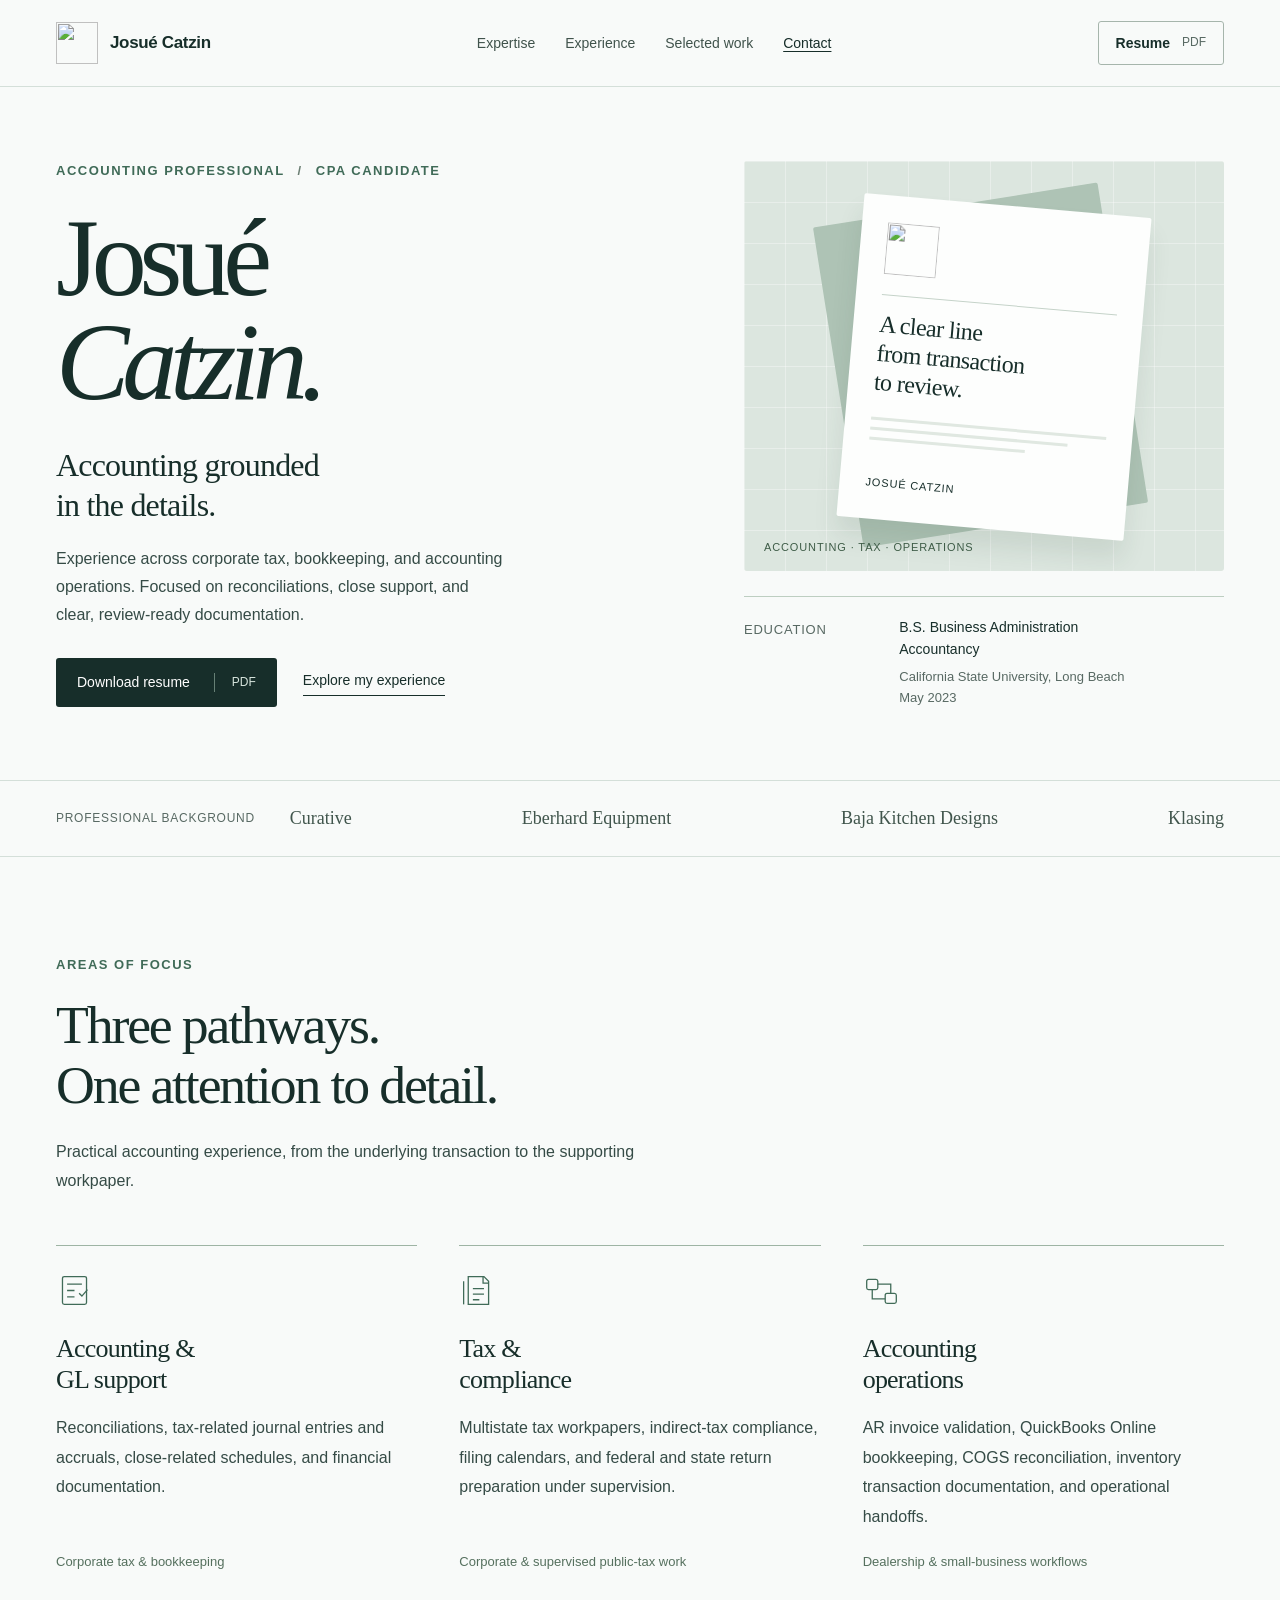
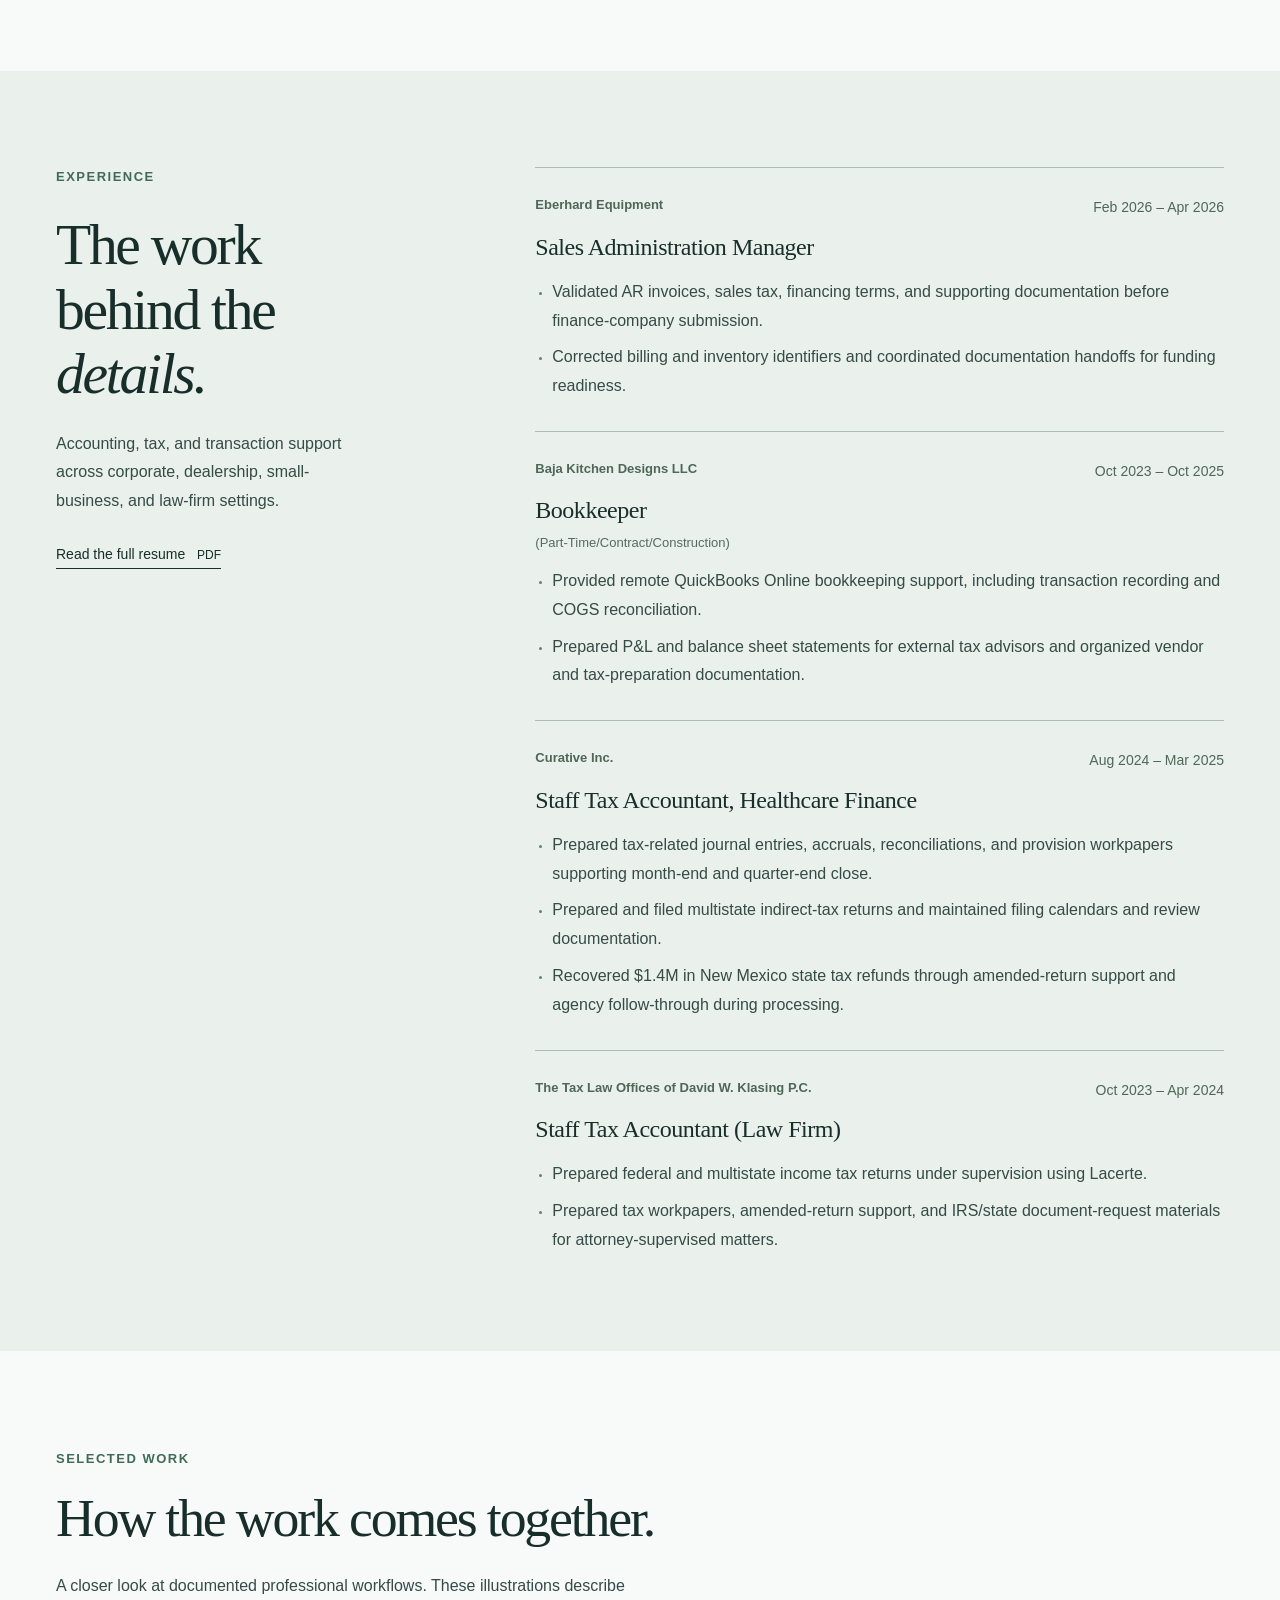
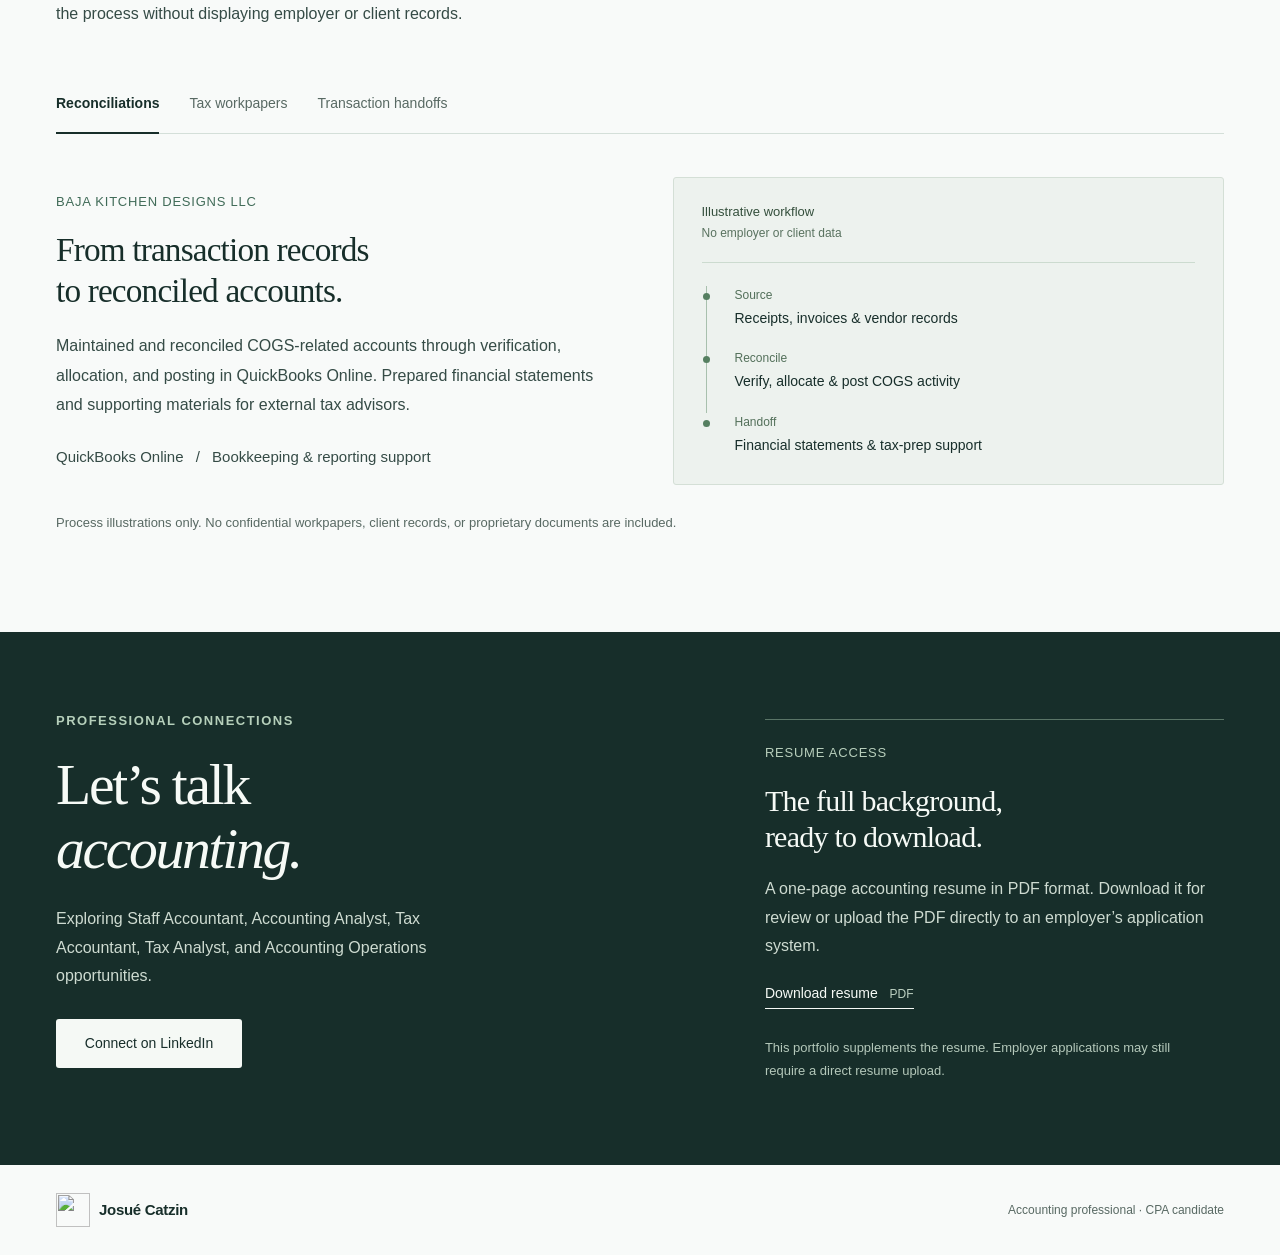
==== index.html @ 07d1f030 "Deploy verified accounting portfolio" ====
<!doctype html>
<html lang="en">
<head>
  <meta charset="utf-8">
  <meta name="viewport" content="width=device-width, initial-scale=1">
  <meta name="referrer" content="no-referrer">
  <meta name="color-scheme" content="light">
  <meta name="description" content="Josué Catzin, accounting professional and CPA candidate. Experience in accounting and GL support, tax compliance, and accounting operations.">
  <title>Josué Catzin | Accounting Professional &amp; CPA Candidate</title>
  <link rel="icon" href="assets/jc-monogram.svg" type="image/svg+xml">
  <link rel="stylesheet" href="styles.css">
  <script src="script.js" defer></script>
</head>
<body>
  <a class="skip-link" href="#main">Skip to content</a>
  <header class="site-header">
    <div class="shell header-inner">
      <a class="brand" href="#main" aria-label="Josué Catzin, back to introduction">
        <img src="assets/jc-monogram.svg" width="42" height="42" alt="">
        <span>Josué Catzin</span>
      </a>
      <nav class="navigation" aria-label="Main navigation">
        <a href="#expertise">Expertise</a>
        <a href="#experience">Experience</a>
        <a href="#work">Selected work</a>
        <a href="#contact">Contact</a>
      </nav>
      <a class="header-resume" href="assets/Josue_Catzin_Resume.pdf" download="Josue_Catzin_Resume.pdf">Resume <span>PDF</span></a>
    </div>
  </header>

  <main id="main" tabindex="-1">
    <section class="hero shell" aria-labelledby="intro-title">
      <div class="hero-copy">
        <p class="eyebrow">Accounting professional <span aria-hidden="true">/</span> CPA candidate</p>
        <h1 id="intro-title">Josué<br><em>Catzin.</em></h1>
        <p class="hero-statement">Accounting grounded<br>in the details.</p>
        <p class="hero-description">Experience across corporate tax, bookkeeping, and accounting operations. Focused on reconciliations, close support, and clear, review-ready documentation.</p>
        <div class="hero-actions">
          <a class="button button-dark" href="assets/Josue_Catzin_Resume.pdf" download="Josue_Catzin_Resume.pdf">Download resume <span class="button-meta">PDF</span></a>
          <a class="text-link" href="#experience">Explore my experience</a>
        </div>
      </div>
      <aside class="hero-profile" aria-label="Professional background at a glance">
        <div class="profile-art" aria-hidden="true">
          <div class="art-grid"></div>
          <div class="art-sheet sheet-back"></div>
          <div class="art-sheet sheet-front">
            <img src="assets/jc-monogram.svg" alt="" width="72" height="72">
            <div class="art-rule"></div>
            <span class="art-caption">A clear line<br>from transaction<br>to review.</span>
            <div class="art-lines"><i></i><i></i><i></i></div>
            <span class="art-signature">Josué Catzin</span>
          </div>
          <span class="art-side-label">Accounting · Tax · Operations</span>
        </div>
        <div class="profile-education">
          <span class="small-label">Education</span>
          <p>B.S. Business Administration<br><strong>Accountancy</strong></p>
          <p class="muted">California State University, Long Beach<br>May 2023</p>
        </div>
      </aside>
    </section>

    <div class="background-strip">
      <div class="shell background-inner">
        <p class="small-label">Professional background</p>
        <ul aria-label="Selected employers">
          <li>Curative</li><li>Eberhard Equipment</li><li>Baja Kitchen Designs</li><li>Klasing</li>
        </ul>
      </div>
    </div>

    <section id="expertise" class="section shell" aria-labelledby="expertise-title">
      <div class="section-heading reveal">
        <p class="eyebrow">Areas of focus</p>
        <h2 id="expertise-title">Three pathways.<br>One attention to detail.</h2>
        <p class="section-intro">Practical accounting experience, from the underlying transaction to the supporting workpaper.</p>
      </div>
      <div class="competencies">
        <article class="competency reveal">
          <svg class="line-icon" viewBox="0 0 40 40" fill="none" aria-hidden="true"><rect x="7" y="5" width="26" height="30" rx="2"/><path d="M12 13h16M12 20h8M12 27h8M25 23l3 3 6-7"/></svg>
          <h3>Accounting &amp; <br>GL support</h3>
          <p>Reconciliations, tax-related journal entries and accruals, close-related schedules, and financial documentation.</p>
          <div class="competency-source">Corporate tax &amp; bookkeeping</div>
        </article>
        <article class="competency reveal">
          <svg class="line-icon" viewBox="0 0 40 40" fill="none" aria-hidden="true"><path d="M10 5h17l5 5v25H10zM26 5v7h6M15 18h12M15 24h12M15 30h7"/><path d="M5 10v25"/></svg>
          <h3>Tax &amp; <br>compliance</h3>
          <p>Multistate tax workpapers, indirect-tax compliance, filing calendars, and federal and state return preparation under supervision.</p>
          <div class="competency-source">Corporate &amp; supervised public-tax work</div>
        </article>
        <article class="competency reveal">
          <svg class="line-icon" viewBox="0 0 40 40" fill="none" aria-hidden="true"><rect x="4" y="8" width="12" height="11" rx="2"/><rect x="24" y="23" width="12" height="11" rx="2"/><path d="M16 13h14v10M10 19v10h14"/></svg>
          <h3>Accounting <br>operations</h3>
          <p>AR invoice validation, QuickBooks Online bookkeeping, COGS reconciliation, inventory transaction documentation, and operational handoffs.</p>
          <div class="competency-source">Dealership &amp; small-business workflows</div>
        </article>
      </div>
    </section>

    <section id="experience" class="experience-section" aria-labelledby="experience-title">
      <div class="shell experience-grid">
        <div class="experience-intro reveal">
          <p class="eyebrow">Experience</p>
          <h2 id="experience-title">The work <br>behind the <br><em>details.</em></h2>
          <p>Accounting, tax, and transaction support across corporate, dealership, small-business, and law-firm settings.</p>
          <a class="text-link" href="assets/Josue_Catzin_Resume.pdf" download="Josue_Catzin_Resume.pdf">Read the full resume <span class="inline-pdf">PDF</span></a>
        </div>
        <div class="experience-list">
          <article class="experience-item reveal" id="role-eberhard">
            <div class="role-meta"><p>Eberhard Equipment</p><p><time datetime="2026-02">Feb 2026</time> – <time datetime="2026-04">Apr 2026</time></p></div>
            <h3>Sales Administration Manager</h3>
            <ul>
              <li>Validated AR invoices, sales tax, financing terms, and supporting documentation before finance-company submission.</li>
              <li>Corrected billing and inventory identifiers and coordinated documentation handoffs for funding readiness.</li>
            </ul>
          </article>
          <article class="experience-item reveal" id="role-baja">
            <div class="role-meta"><p>Baja Kitchen Designs LLC</p><p><time datetime="2023-10">Oct 2023</time> – <time datetime="2025-10">Oct 2025</time></p></div>
            <h3>Bookkeeper <span>(Part-Time/Contract/Construction)</span></h3>
            <ul>
              <li>Provided remote QuickBooks Online bookkeeping support, including transaction recording and COGS reconciliation.</li>
              <li>Prepared P&amp;L and balance sheet statements for external tax advisors and organized vendor and tax-preparation documentation.</li>
            </ul>
          </article>
          <article class="experience-item reveal" id="role-curative">
            <div class="role-meta"><p>Curative Inc.</p><p><time datetime="2024-08">Aug 2024</time> – <time datetime="2025-03">Mar 2025</time></p></div>
            <h3>Staff Tax Accountant, Healthcare Finance</h3>
            <ul>
              <li>Prepared tax-related journal entries, accruals, reconciliations, and provision workpapers supporting month-end and quarter-end close.</li>
              <li>Prepared and filed multistate indirect-tax returns and maintained filing calendars and review documentation.</li>
              <li>Recovered $1.4M in New Mexico state tax refunds through amended-return support and agency follow-through during processing.</li>
            </ul>
          </article>
          <article class="experience-item reveal" id="role-klasing">
            <div class="role-meta"><p>The Tax Law Offices of David W. Klasing P.C.</p><p><time datetime="2023-10">Oct 2023</time> – <time datetime="2024-04">Apr 2024</time></p></div>
            <h3>Staff Tax Accountant (Law Firm)</h3>
            <ul>
              <li>Prepared federal and multistate income tax returns under supervision using Lacerte.</li>
              <li>Prepared tax workpapers, amended-return support, and IRS/state document-request materials for attorney-supervised matters.</li>
            </ul>
          </article>
        </div>
      </div>
    </section>

    <section id="work" class="section shell work-section" aria-labelledby="work-title">
      <div class="section-heading reveal">
        <p class="eyebrow">Selected work</p>
        <h2 id="work-title">How the work comes together.</h2>
        <p class="section-intro">A closer look at documented professional workflows. These illustrations describe the process without displaying employer or client records.</p>
      </div>
      <div class="work-tabs" role="tablist" aria-label="Explore professional workflows" hidden>
        <button type="button" role="tab" id="tab-reconciliation" aria-controls="panel-reconciliation" aria-selected="true" tabindex="0">Reconciliations</button>
        <button type="button" role="tab" id="tab-tax" aria-controls="panel-tax" aria-selected="false" tabindex="-1">Tax workpapers</button>
        <button type="button" role="tab" id="tab-transactions" aria-controls="panel-transactions" aria-selected="false" tabindex="-1">Transaction handoffs</button>
      </div>
      <div class="workflow-panel" id="panel-reconciliation" role="tabpanel" aria-labelledby="tab-reconciliation" tabindex="0">
        <div class="workflow-copy">
          <p class="small-label">Baja Kitchen Designs LLC</p>
          <h3>From transaction records<br>to reconciled accounts.</h3>
          <p>Maintained and reconciled COGS-related accounts through verification, allocation, and posting in QuickBooks Online. Prepared financial statements and supporting materials for external tax advisors.</p>
          <p class="workflow-tools">QuickBooks Online <span aria-hidden="true">/</span> Bookkeeping &amp; reporting support</p>
        </div>
        <figure class="workflow-illustration">
          <figcaption>Illustrative workflow <span>No employer or client data</span></figcaption>
          <ol class="process">
            <li><span class="process-label">Source</span><strong>Receipts, invoices &amp; vendor records</strong></li>
            <li><span class="process-label">Reconcile</span><strong>Verify, allocate &amp; post COGS activity</strong></li>
            <li><span class="process-label">Handoff</span><strong>Financial statements &amp; tax-prep support</strong></li>
          </ol>
        </figure>
      </div>
      <div class="workflow-panel" id="panel-tax" role="tabpanel" aria-labelledby="tab-tax" tabindex="0">
        <div class="workflow-copy">
          <p class="small-label">Curative Inc.</p>
          <h3>Organized workpapers.<br>Supported review.</h3>
          <p>Prepared tax-related journal entries, accruals, supporting schedules, and ASC 740 provision workpapers. Maintained reconciliations and documentation for internal reviews and external CPA firm requests.</p>
          <p class="workflow-tools">Excel <span aria-hidden="true">/</span> Tax-related close support</p>
        </div>
        <figure class="workflow-illustration">
          <figcaption>Illustrative workflow <span>No employer or client data</span></figcaption>
          <ol class="process">
            <li><span class="process-label">Organize</span><strong>Tax records &amp; supporting schedules</strong></li>
            <li><span class="process-label">Prepare</span><strong>Tax entries, accruals &amp; workpapers</strong></li>
            <li><span class="process-label">Support review</span><strong>Internal review &amp; external CPA requests</strong></li>
          </ol>
        </figure>
      </div>
      <div class="workflow-panel" id="panel-transactions" role="tabpanel" aria-labelledby="tab-transactions" tabindex="0">
        <div class="workflow-copy">
          <p class="small-label">Eberhard Equipment</p>
          <h3>Check the details.<br>Support the handoff.</h3>
          <p>Verified sales tax against finance-company contracts, checked insurance language and signatures, and corrected billing and inventory identifiers before submission.</p>
          <p class="workflow-tools">AR invoice validation <span aria-hidden="true">/</span> Funding documentation</p>
        </div>
        <figure class="workflow-illustration">
          <figcaption>Illustrative workflow <span>No employer or client data</span></figcaption>
          <ol class="process">
            <li><span class="process-label">Validate</span><strong>Invoice, sales tax &amp; financing terms</strong></li>
            <li><span class="process-label">Check</span><strong>Inventory identifiers &amp; required documents</strong></li>
            <li><span class="process-label">Coordinate</span><strong>Submission-ready funding documentation</strong></li>
          </ol>
        </figure>
      </div>
      <p class="work-privacy">Process illustrations only. No confidential workpapers, client records, or proprietary documents are included.</p>
    </section>

    <section id="contact" class="contact-section" aria-labelledby="contact-title">
      <div class="shell contact-grid">
        <div class="reveal">
          <p class="eyebrow">Professional connections</p>
          <h2 id="contact-title">Let’s talk<br><em>accounting.</em></h2>
          <p>Exploring Staff Accountant, Accounting Analyst, Tax Accountant, Tax Analyst, and Accounting Operations opportunities.</p>
          <a class="button button-light" href="https://www.linkedin.com/in/josuecatzin/" target="_blank" rel="noopener noreferrer">Connect on LinkedIn<span class="sr-only"> (opens in a new tab)</span></a>
        </div>
        <div class="resume-access reveal">
          <p class="small-label">Resume access</p>
          <h3>The full background,<br>ready to download.</h3>
          <p>A one-page accounting resume in PDF format. Download it for review or upload the PDF directly to an employer’s application system.</p>
          <a class="text-link" href="assets/Josue_Catzin_Resume.pdf" download="Josue_Catzin_Resume.pdf">Download resume <span class="inline-pdf">PDF</span></a>
          <p class="ats-note">This portfolio supplements the resume. Employer applications may still require a direct resume upload.</p>
        </div>
      </div>
    </section>
  </main>

  <footer class="site-footer shell">
    <a class="brand" href="#main" aria-label="Josué Catzin, back to introduction"><img src="assets/jc-monogram.svg" width="34" height="34" alt=""><span>Josué Catzin</span></a>
    <p>Accounting professional <span aria-hidden="true">·</span> CPA candidate</p>
  </footer>
</body>
</html>
---- styles.css ----
@charset "UTF-8";
:root{--paper:#f8faf9;--white:#fff;--ink:#172e2a;--text:#354b46;--muted:#586963;--line:#d4dfd9;--tint:#eaf0ec;--accent:#406b58;--serif:Georgia,"Times New Roman",serif;--sans:-apple-system,BlinkMacSystemFont,"Segoe UI",Helvetica,Arial,sans-serif}
*{box-sizing:border-box}
html{scroll-behavior:smooth;scroll-padding-top:110px}
body{margin:0;background:var(--paper);color:var(--ink);font:400 1rem/1.6 var(--sans);-webkit-font-smoothing:antialiased}
a{color:inherit;text-decoration:none;text-underline-offset:.24em}
button{font:inherit}
button,a{-webkit-tap-highlight-color:transparent}
a:focus-visible,button:focus-visible,[tabindex]:focus-visible{outline:3px solid #9b5c26;outline-offset:5px;border-radius:2px}
img,svg{display:block;max-width:100%}
ul,ol{padding-left:1.2rem}
button{cursor:pointer}
[hidden]{display:none!important}
.shell{width:min(1240px,calc(100% - 112px));margin-inline:auto}
.skip-link{position:fixed;top:12px;left:16px;z-index:99;padding:12px 20px;background:var(--ink);color:white;transform:translateY(-180%)}
.skip-link:focus{transform:none}
.review-notice{padding:7px 20px;background:#e4ece7;color:#354f43;text-align:center;font-size:.8125rem;letter-spacing:.035em}
.review-notice span{margin:0 8px;color:#506858}
.site-header{position:sticky;top:0;z-index:20;border-bottom:1px solid var(--line);background:rgba(248,250,249,.97)}
.header-inner{display:flex;align-items:center;gap:35px;min-height:86px}
.brand{display:inline-flex;align-items:center;gap:12px;flex-shrink:0;font-size:1.0625rem;font-weight:600;letter-spacing:-.02em}
.navigation{display:flex;justify-content:center;align-items:center;gap:30px;flex:1}
.navigation a{font-size:.875rem;color:#40534c;padding:12px 0}
.navigation a:hover,.navigation a[aria-current]{text-decoration:underline;color:var(--ink)}
.header-resume{display:flex;align-items:center;gap:12px;padding:10px 17px;border:1px solid #a6b5ac;border-radius:3px;font-size:.875rem;font-weight:600}
.header-resume:hover{background:var(--tint)}
.header-resume span{font-size:.75rem;font-weight:400;color:var(--muted)}
.hero{display:grid;grid-template-columns:1.1fr 1fr;gap:90px;padding-block:74px 72px;align-items:center}
.eyebrow{margin:0 0 25px;font-size:.8125rem;font-weight:600;letter-spacing:.115em;text-transform:uppercase;color:var(--accent)}
.eyebrow span{margin:0 8px;color:#6b7e73}
h1,h2,h3,p{margin-top:0}
h1{font:400 clamp(5.2rem,8.6vw,7.5rem)/.94 var(--serif);letter-spacing:-.065em;margin:0 0 31px}
h1 em,h2 em{font-weight:400}
.hero-statement{font:400 clamp(1.6rem,2.5vw,2rem)/1.25 var(--serif);letter-spacing:-.025em;margin-bottom:20px}
.hero-description{max-width:455px;font-size:1rem;color:var(--text);margin-bottom:29px;line-height:1.75}
.hero-actions{display:flex;align-items:center;gap:26px;flex-wrap:wrap}
.button{display:inline-flex;justify-content:center;align-items:center;gap:24px;min-height:49px;padding:13px 21px;border-radius:3px;font-size:.875rem;font-weight:500;transition:background .2s ease,transform .2s ease}
.button:hover{transform:translateY(-2px)}
.button-dark{color:#fff;background:var(--ink)}
.button-dark:hover{background:#2d5146}
.button-meta{font-size:.75rem;color:#d6e4dc;border-left:1px solid #668075;padding-left:17px}
.text-link{display:inline-block;border-bottom:1px solid currentColor;padding-bottom:3px;font-size:.875rem;font-weight:500;line-height:1.6}
.text-link:hover{color:var(--accent)}
.inline-pdf{font-size:.75rem;font-weight:400;margin-left:8px}
.hero-profile{max-width:480px;width:100%;justify-self:end}
.profile-art{height:410px;position:relative;overflow:hidden;background:#dce6df;border-radius:3px}
.art-grid{position:absolute;inset:0;background-image:linear-gradient(#ffffff54 1px,transparent 1px),linear-gradient(90deg,#ffffff54 1px,transparent 1px);background-size:41px 41px}
.art-sheet{position:absolute;left:22%;top:44px;width:60%;height:324px;border-radius:2px}
.sheet-back{background:#aec3b5;transform:rotate(-9deg) translate(-13px,-4px)}
.sheet-front{padding:27px 26px;background:#fdfefd;box-shadow:0 18px 25px #2b49331a;transform:rotate(5deg);display:flex;flex-direction:column;align-items:flex-start}
.sheet-front img{width:52px;height:52px;margin-bottom:20px}
.art-rule{height:1px;background:#c5d3c9;width:100%;margin-bottom:15px}
.art-caption{font:400 1.5rem/1.2 var(--serif);letter-spacing:-.025em}
.art-lines{display:flex;flex-direction:column;gap:7px;width:100%;margin:21px 0 16px}
.art-lines i{display:block;height:3px;width:100%;background:#e0e8e1}
.art-lines i:nth-child(2){width:84%}.art-lines i:nth-child(3){width:66%}
.art-signature{font-size:.6875rem;letter-spacing:.08em;text-transform:uppercase;margin-top:auto}
.art-side-label{position:absolute;bottom:14px;left:20px;font-size:.6875rem;letter-spacing:.08em;text-transform:uppercase;color:#3e5c47}
.profile-education{display:grid;grid-template-columns:1fr 2.4fr;gap:7px 20px;border-top:1px solid #bdcec1;margin-top:25px;padding-top:20px}
.small-label{font-size:.8125rem;letter-spacing:.06em;text-transform:uppercase;font-weight:500;color:var(--muted)}
.profile-education .small-label{padding-top:3px;grid-row:span 2}
.profile-education p{margin:0;font-size:.875rem;line-height:1.55}
.profile-education strong{font-weight:500}
.profile-education .muted{font-size:.8125rem;color:var(--muted)}
.background-strip{border-block:1px solid var(--line)}
.background-inner{display:flex;align-items:center;gap:35px;padding-block:25px}
.background-inner>p{margin:0;flex-shrink:0;font-size:.75rem}
.background-inner ul{display:flex;flex:1;align-items:center;justify-content:space-between;gap:24px;list-style:none;margin:0;padding:0;color:#40554c;font:400 1.125rem/1.4 var(--serif)}
.section{padding-block:98px}
.section-heading{max-width:720px;margin-bottom:49px}
.section-heading .eyebrow{margin-bottom:19px}
h2{font:400 clamp(2.4rem,4.2vw,3.5rem)/1.12 var(--serif);letter-spacing:-.04em;margin-bottom:23px}
.section-intro{color:var(--text);max-width:580px;margin-bottom:0;line-height:1.8}
.competencies{display:grid;grid-template-columns:repeat(3,1fr);gap:42px}
.competency{border-top:1px solid #9eb4a4;padding-top:26px;display:flex;flex-direction:column;align-items:flex-start}
.line-icon{width:37px;height:37px;stroke:var(--accent);stroke-width:1.4;margin-bottom:24px}
.competency h3{font:400 1.625rem/1.22 var(--serif);letter-spacing:-.03em;margin-bottom:17px}
.competency p{color:var(--text);font-size:.9375rem;margin-bottom:21px;line-height:1.85}
.competency-source{font-size:.8125rem;color:#55705e;margin-top:auto}
.experience-section{background:var(--tint);padding-block:96px}
.experience-grid{display:grid;grid-template-columns:.8fr 1.5fr;gap:112px}
.experience-intro>p:not(.eyebrow){color:var(--text);max-width:290px;font-size:.9375rem;line-height:1.8;margin-bottom:25px}
.experience-intro h2{font-size:clamp(2.7rem,4.5vw,3.75rem)}
.experience-item{padding:27px 0 30px;border-top:1px solid #adbdaf}
.experience-item:last-child{padding-bottom:0}
.role-meta{display:flex;justify-content:space-between;align-items:flex-start;gap:22px;margin-bottom:13px;font-size:.8125rem;color:#4e6757}
.role-meta p{margin:0}
.role-meta p:first-child{font-weight:600}
.role-meta p:last-child{white-space:nowrap;font-size:.75rem;padding-top:1px}
.experience-item h3{font:400 1.5rem/1.3 var(--serif);letter-spacing:-.02em;margin-bottom:15px}
.experience-item h3 span{font:400 .8125rem/1.5 var(--sans);display:block;color:var(--muted);letter-spacing:normal;margin-top:6px}
.experience-item ul{margin:0;color:var(--text);font-size:.9375rem;line-height:1.8;padding-left:17px}
.experience-item li+li{margin-top:8px}
.experience-item li::marker{font-size:.65rem;color:#638268}
.work-section .section-heading{max-width:800px}
.work-tabs{display:flex;gap:30px;border-bottom:1px solid var(--line);margin-bottom:0}
.work-tabs button{position:relative;min-height:55px;padding:12px 0 17px;border:0;background:transparent;font-size:.875rem;color:var(--muted)}
.work-tabs button:hover{color:var(--ink)}
.work-tabs button[aria-selected=true]{color:var(--ink);font-weight:600}
.work-tabs button[aria-selected=true]::after{content:"";position:absolute;bottom:-1px;left:0;right:0;height:2px;background:var(--ink)}
.workflow-panel{display:grid;grid-template-columns:1fr 1fr;gap:65px;align-items:center;padding-top:43px}
.workflow-copy .small-label{margin-bottom:18px;color:var(--accent)}
.workflow-copy h3{font:400 clamp(1.7rem,2.6vw,2.125rem)/1.23 var(--serif);letter-spacing:-.025em;margin-bottom:19px}
.workflow-copy>p:not(.small-label){color:var(--text);font-size:.9375rem;line-height:1.85}
.workflow-copy .workflow-tools{color:#536c5a;font-size:.8125rem;line-height:1.6;margin-top:23px;margin-bottom:0}
.workflow-tools span{margin-inline:8px}
.workflow-illustration{margin:0;padding:24px 28px 29px;background:#edf2ee;border:1px solid #d4dfd6;border-radius:3px}
.workflow-illustration figcaption{font-size:.8125rem;color:#344f3c;line-height:1.5;padding-bottom:20px;border-bottom:1px solid #ccdbcf}
.workflow-illustration figcaption span{display:block;font-size:.75rem;color:#59725f;margin-top:2px}
.process{list-style:none;padding:0;margin:23px 0 0}
.process li{position:relative;padding:0 0 21px 28px;border-left:1px solid #a8c0ad;margin-left:4px}
.process li:last-child{padding-bottom:0;border-left-color:transparent}
.process li::before{content:"";position:absolute;top:7px;left:-4px;height:7px;width:7px;background:#557f60;border-radius:50%}
.process-label{display:block;font-size:.75rem;color:#53705a;margin-bottom:3px}
.process strong{font-weight:500;font-size:.875rem;line-height:1.45;display:block}
.work-privacy{margin-top:28px;margin-bottom:0;font-size:.8125rem;color:var(--muted);max-width:760px}
.contact-section{padding-block:79px 83px;background:var(--ink);color:#f6faf6}
.contact-grid{display:grid;grid-template-columns:1.25fr 1fr;gap:135px;align-items:start}
.contact-section .eyebrow{color:#b6d0bb;margin-bottom:21px}
.contact-section h2{font-size:clamp(2.8rem,4.5vw,4rem);margin-bottom:23px}
.contact-section p:not(.eyebrow):not(.small-label){color:#cedbd1;font-size:.9375rem;line-height:1.8;max-width:445px}
.button-light{background:#f5f9f5;color:var(--ink);margin-top:12px;min-width:186px}
.button-light:hover{background:#dce9df}
.resume-access{border-top:1px solid #5a7567;padding-top:23px;margin-top:8px}
.resume-access .small-label{color:#b8cfbc;margin-bottom:19px}
.resume-access h3{font:400 1.875rem/1.2 var(--serif);letter-spacing:-.025em;margin-bottom:20px}
.resume-access .text-link{margin-top:5px;color:#f6faf6}
.resume-access .text-link:hover{color:#bbd7c2}
.resume-access .inline-pdf{color:#bdd1c2}
.resume-access .ats-note{font-size:.8125rem!important;color:#b4c8ba!important;margin-top:27px;margin-bottom:0}
.site-footer{display:flex;align-items:center;justify-content:space-between;gap:25px;padding-block:28px}
.site-footer .brand{font-size:.9375rem;gap:9px}
.site-footer>p{font-size:.75rem;color:var(--muted);margin:0}
.preview-label{text-align:right}
.sr-only{position:absolute;width:1px;height:1px;padding:0;margin:-1px;overflow:hidden;clip:rect(0,0,0,0);white-space:nowrap;border:0}
.will-reveal{transition:opacity .65s ease,transform .65s ease}
.will-reveal:not(.is-visible){opacity:1;transform:none}
.will-reveal.is-visible{animation:portfolio-reveal .58s ease both}
@keyframes portfolio-reveal{from{opacity:.90;transform:translateY(10px)}to{opacity:1;transform:none}}
@media(min-width:1100px){.experience-intro{position:sticky;top:135px;align-self:start}}
@media(max-width:1100px){.shell{width:calc(100% - 72px)}.hero{gap:48px}.header-inner{gap:25px}.navigation{gap:20px}.hero-profile{max-width:410px}.profile-art{height:370px}.art-sheet{height:300px;top:35px;left:19%;width:64%}.sheet-front{padding:23px}.art-caption{font-size:1.375rem}.art-lines{margin:16px 0}.experience-grid{gap:65px;grid-template-columns:.8fr 1.5fr}.competencies{gap:29px}.contact-grid{gap:75px}.background-inner{gap:26px}.background-inner ul{font-size:1rem;gap:16px}.site-footer{flex-wrap:wrap}.site-footer .preview-label{flex-basis:100%;text-align:left}}
@media(max-width:800px){html{scroll-padding-top:140px}.shell{width:calc(100% - 48px)}.header-inner{min-height:104px;gap:12px;flex-wrap:wrap;padding-block:15px}.brand{font-size:1rem}.brand img{width:35px;height:35px}.header-resume{margin-left:auto;padding:8px 12px}.navigation{order:3;flex-basis:100%;justify-content:flex-start;gap:27px}.navigation a{padding:4px 0;font-size:.8125rem}.hero{gap:30px;padding-block:50px;align-items:start;grid-template-columns:1.05fr 1fr}.hero .eyebrow{font-size:.75rem;letter-spacing:.07em}.hero .eyebrow span{margin:0 4px}h1{font-size:5rem}.hero-statement{font-size:1.5rem}.hero-description{font-size:.9375rem}.hero-actions{gap:17px}.hero-profile{padding-top:43px}.profile-art{height:305px}.art-sheet{top:33px;height:243px;width:68%;left:18%;padding:17px}.sheet-front img{width:39px;height:39px;margin-bottom:12px}.art-rule{margin-bottom:10px}.art-caption{font-size:1.15rem}.art-lines{gap:5px;margin-top:15px}.art-signature{font-size:.5625rem}.art-side-label{font-size:.5625rem;left:12px;bottom:10px}.profile-education{grid-template-columns:1fr;gap:8px}.profile-education .small-label{grid-row:auto}.background-inner{display:block;padding-block:20px}.background-inner>p{margin-bottom:14px}.background-inner ul{justify-content:space-between;font-size:.9375rem;flex-wrap:wrap;gap:10px 24px}.section{padding-block:68px}.section-heading{margin-bottom:35px}.competencies{gap:24px}.competency h3{font-size:1.375rem}.competency p{font-size:.9375rem}.competency-source{font-size:.75rem}.experience-section{padding-block:68px}.experience-grid{grid-template-columns:1fr;gap:36px}.experience-intro h2 br{display:none}.experience-intro h2{font-size:2.75rem}.experience-intro p:not(.eyebrow){max-width:520px}.experience-intro .eyebrow{margin-bottom:20px}.workflow-panel{gap:30px}.workflow-illustration{padding:21px}.work-tabs{gap:26px}.contact-section{padding-block:64px}.contact-grid{gap:48px;grid-template-columns:1.1fr 1fr}.resume-access h3{font-size:1.5rem}}
@media(max-width:600px){.review-notice{font-size:.75rem;padding:7px 12px}.review-notice span{margin-inline:5px}.shell{width:calc(100% - 40px)}.header-inner{gap:12px;min-height:100px;padding-block:13px}.brand{gap:8px}.brand img{width:31px;height:31px}.header-resume{font-size:.8125rem;gap:9px;min-height:36px}.navigation{gap:0;justify-content:space-between}.navigation a{font-size:.8125rem;padding-block:5px}.hero{grid-template-columns:1fr;gap:35px;padding-block:39px 40px}.hero .eyebrow{font-size:.75rem;letter-spacing:.08em;line-height:1.6;margin-bottom:27px}h1{font-size:5.75rem;margin-bottom:27px}.hero-statement{font-size:1.75rem;margin-bottom:17px}.hero-description{font-size:1rem;max-width:440px;margin-bottom:25px}.hero-actions{gap:21px}.hero-actions .button{font-size:.875rem;padding-inline:18px;gap:18px}.hero-actions .text-link{font-size:.8125rem}.hero-profile{padding:0;max-width:none;display:grid;grid-template-columns:1fr 1fr;gap:23px;align-items:center}.profile-art{height:220px}.art-sheet{height:177px;top:20px;width:69%;left:19%;padding:13px}.sheet-front img{width:28px;height:28px;margin-bottom:9px}.art-rule{margin-bottom:8px}.art-caption{font-size:.9rem}.art-lines{gap:4px;margin:11px 0 5px}.art-lines i{height:2px}.art-signature{font-size:.42rem}.art-side-label{font-size:.42rem;letter-spacing:.06em;left:10px;bottom:8px}.profile-education{border:0;margin:0;padding:0;gap:6px}.profile-education .small-label{font-size:.75rem;margin-bottom:3px}.profile-education p{font-size:.8125rem}.profile-education .muted{font-size:.75rem}.background-inner{padding-block:22px}.background-inner>p{font-size:.6875rem;letter-spacing:.09em}.background-inner ul{display:grid;grid-template-columns:1fr 1fr;gap:13px 18px;font-size:.9375rem}.section{padding-block:57px}.eyebrow{font-size:.75rem;margin-bottom:17px}h2{font-size:2.35rem;margin-bottom:20px}.section-intro{font-size:1rem;line-height:1.75}.competencies{grid-template-columns:1fr;gap:28px}.competency{display:block;position:relative;padding:23px 0 0 60px}.competency .line-icon{position:absolute;top:25px;left:0;width:34px;height:34px;margin:0}.competency h3{font-size:1.5rem;margin-bottom:13px}.competency h3 br{display:none}.competency p{font-size:1rem;line-height:1.8;margin-bottom:13px}.competency-source{font-size:.8125rem;line-height:1.6}.experience-section{padding-block:55px}.experience-grid{gap:32px}.experience-intro h2{font-size:2.55rem}.experience-intro p:not(.eyebrow){font-size:1rem}.experience-item{padding-block:24px 27px}.role-meta{display:block;margin-bottom:13px}.role-meta p:first-child{font-size:.8125rem;margin-bottom:4px}.role-meta p:last-child{font-size:.75rem}.experience-item h3{font-size:1.5rem}.experience-item ul{font-size:1rem;line-height:1.8}.work-tabs{gap:17px;justify-content:space-between}.work-tabs button{font-size:.75rem;line-height:1.6;padding-top:9px;padding-bottom:14px;text-align:left;min-height:51px}.workflow-panel{grid-template-columns:1fr;gap:26px;padding-top:29px}.workflow-copy h3{font-size:1.875rem}.workflow-copy>p:not(.small-label){font-size:1rem}.workflow-copy .workflow-tools{font-size:.8125rem!important;margin-top:18px}.workflow-illustration{padding:22px}.process strong{font-size:.875rem}.work-privacy{font-size:.8125rem;line-height:1.75;margin-top:23px}.contact-section{padding-block:55px}.contact-grid{grid-template-columns:1fr;gap:43px}.contact-section h2{font-size:3rem}.contact-section p:not(.eyebrow):not(.small-label){font-size:1rem}.resume-access{padding-top:25px;margin-top:0}.resume-access h3{font-size:1.75rem}.site-footer{display:grid;grid-template-columns:1fr;gap:12px;padding-block:25px}.site-footer .brand img{width:31px;height:31px}.site-footer>p{font-size:.75rem}.site-footer .preview-label{font-size:.6875rem}.button:hover{transform:none}}
@media(max-width:360px){.hero-actions{align-items:flex-start;flex-direction:column;gap:15px}.hero-profile{gap:16px}.profile-art{height:200px}.art-sheet{top:20px;height:159px;padding:10px}.art-caption{font-size:.8rem}.art-lines{margin-top:8px}.navigation a{font-size:.75rem}.work-tabs{gap:12px}.work-tabs button{font-size:.6875rem}h1{font-size:5.25rem}}
@media(prefers-reduced-motion:reduce){html{scroll-behavior:auto}*,*::before,*::after{animation:none!important;transition:none!important}.will-reveal:not(.is-visible){opacity:1;transform:none}.button:hover{transform:none}}
.competency p,.experience-intro>p:not(.eyebrow),.experience-item ul,.workflow-copy>p:not(.small-label):not(.workflow-tools),.contact-section p:not(.eyebrow):not(.small-label):not(.ats-note){font-size:1rem}
.role-meta p:last-child{font-size:.875rem}
.navigation a,.work-tabs button{font-size:.875rem}
.contact-section a:focus-visible{outline-color:#cedbd1}
@media print{.review-notice,.site-header,.hero-profile,.hero-actions,.background-strip,.work-tabs,.site-footer{display:none}.shell{width:100%}body{background:white;color:black;font-size:11pt}.hero,.section,.experience-section,.contact-section{padding:20px 0;background:white;color:black}.hero,.experience-grid,.contact-grid{display:block}.competencies{gap:20px}h1{font-size:40pt}h2{font-size:26pt}h3{font-size:18pt}.will-reveal:not(.is-visible){opacity:1;transform:none}.contact-section p,.contact-section .eyebrow,.contact-section .small-label,.contact-section .text-link{color:black!important}.workflow-panel{break-inside:avoid}.experience-item{break-inside:avoid}.experience-intro{position:static}}
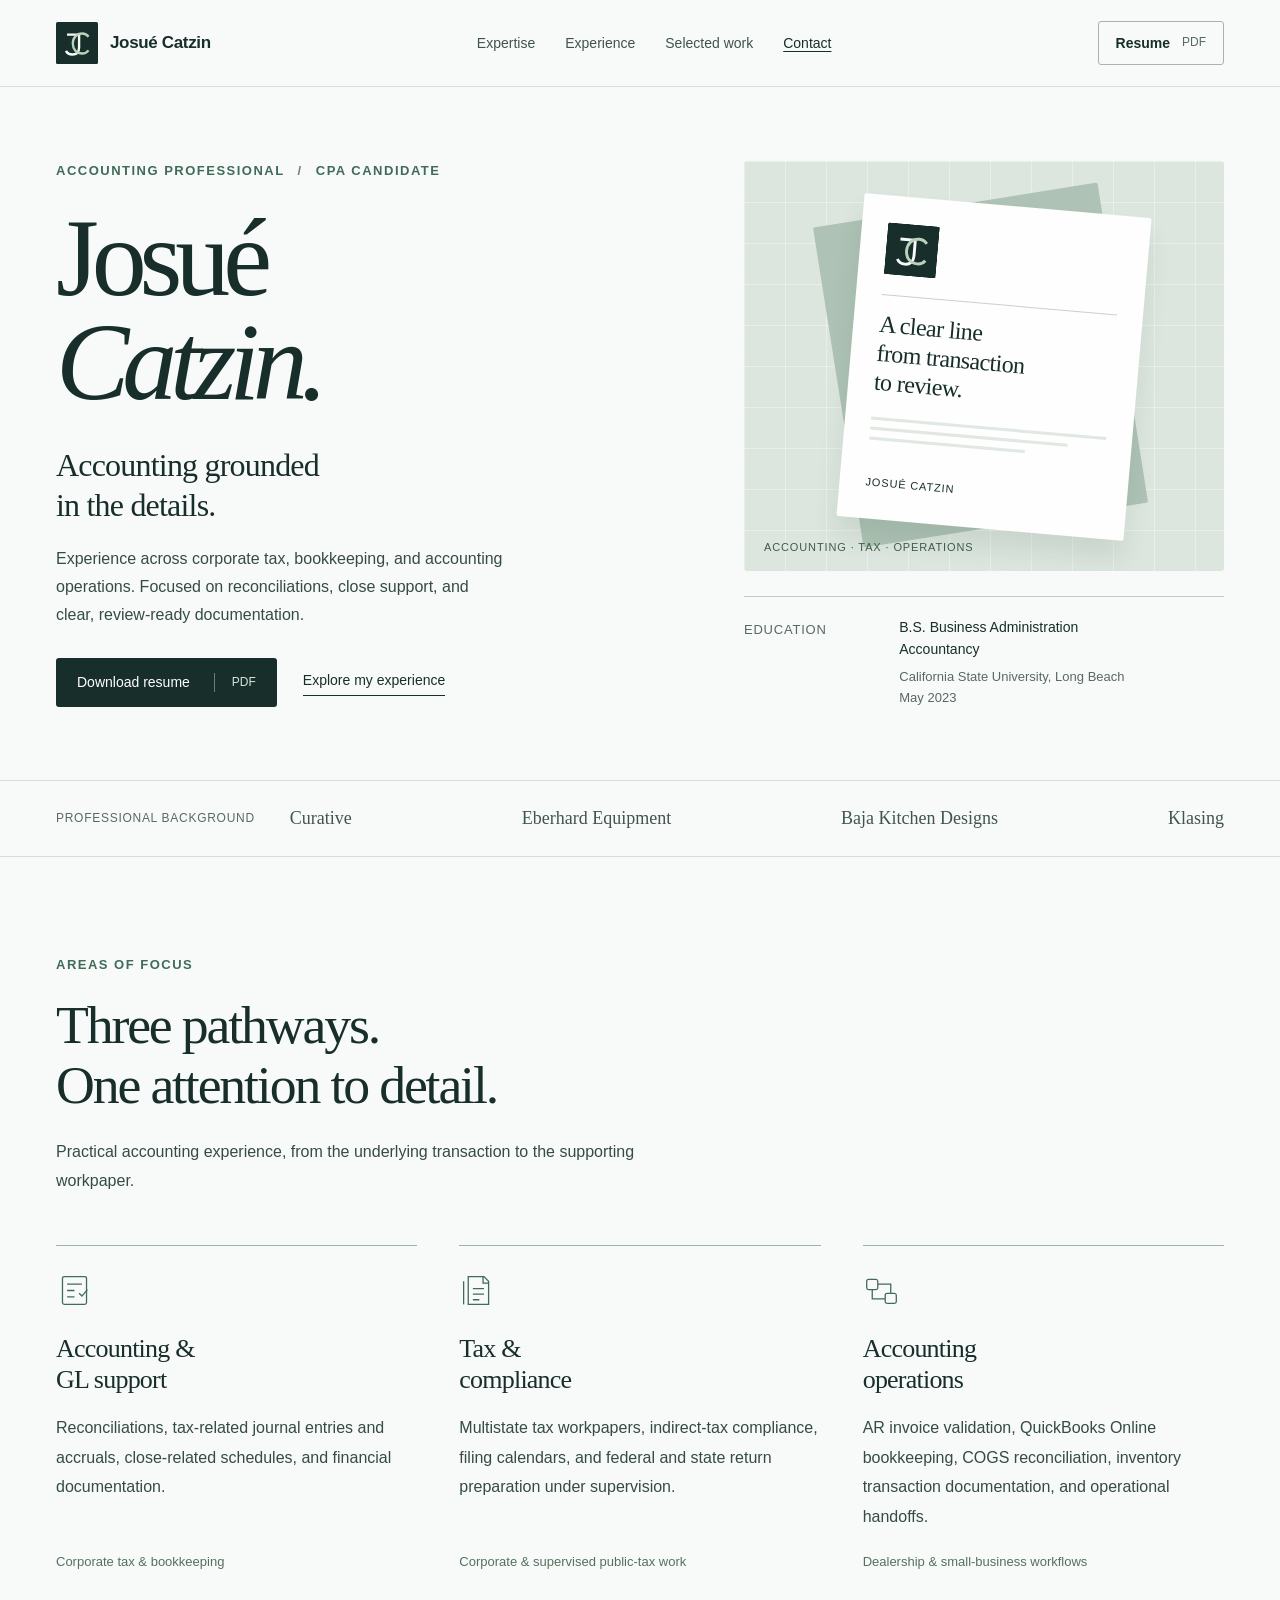
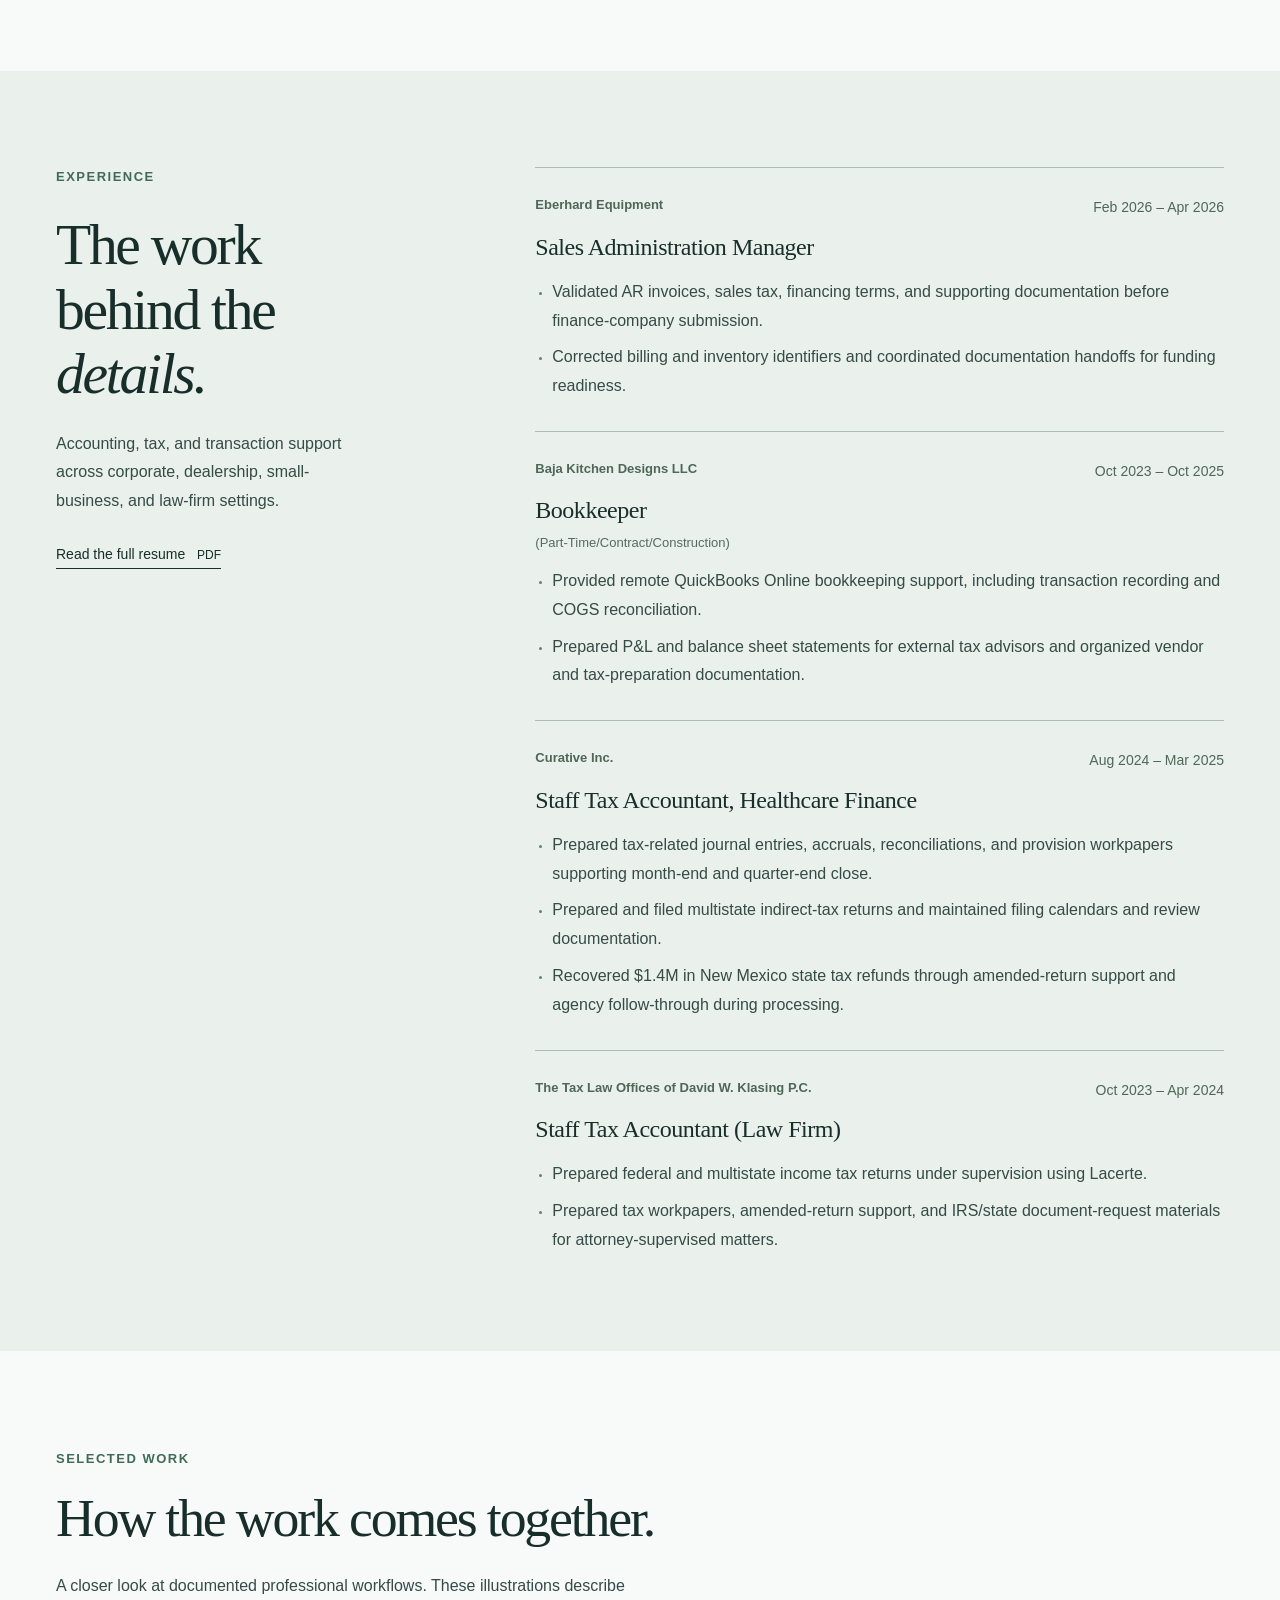
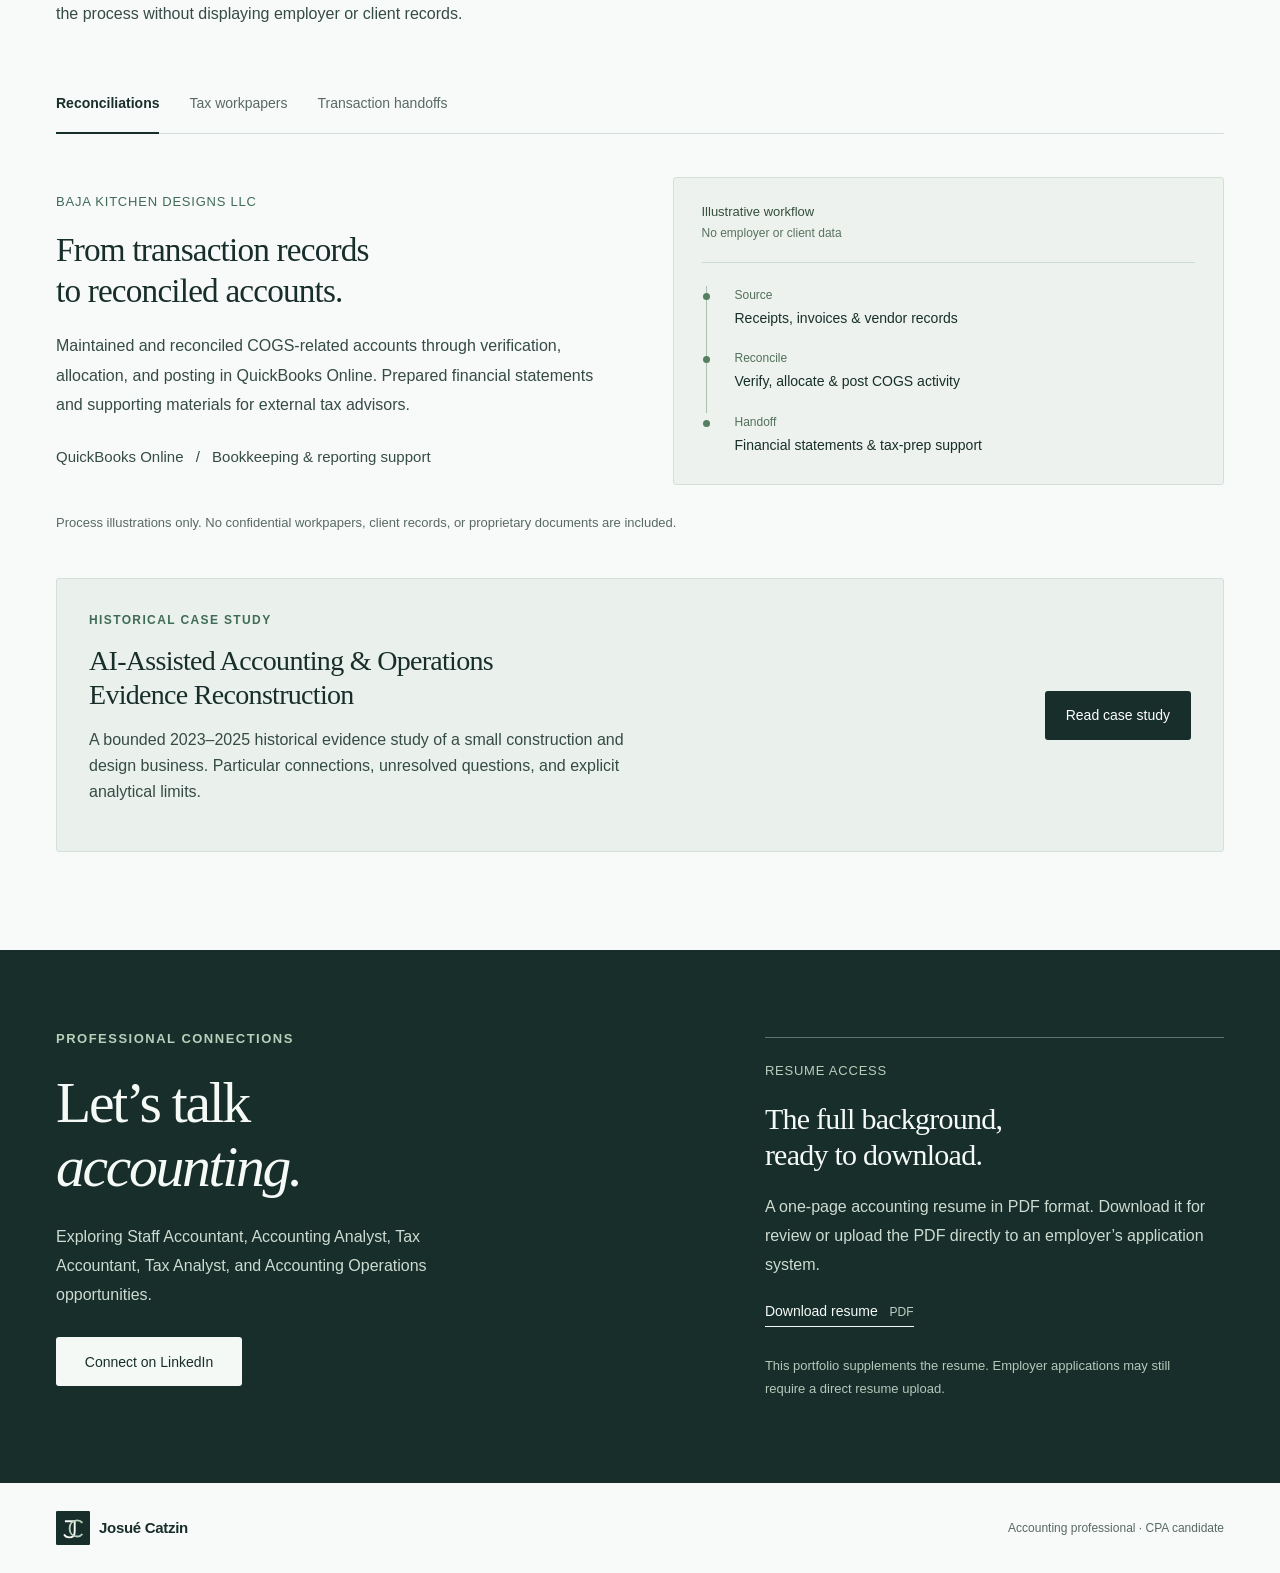
==== commit 6bda1975: "Publish bounded historical evidence case study Add the historical case page and homepage card while " ====
--- a/index.html
+++ b/index.html
@@ -205,6 +205,14 @@
         </figure>
       </div>
       <p class="work-privacy">Process illustrations only. No confidential workpapers, client records, or proprietary documents are included.</p>
+      <article class="featured-case" aria-labelledby="featured-case-title">
+        <div>
+          <p class="eyebrow">Historical case study</p>
+          <h3 id="featured-case-title">AI-Assisted Accounting &amp; Operations Evidence Reconstruction</h3>
+          <p>A bounded 2023–2025 historical evidence study of a small construction and design business. Particular connections, unresolved questions, and explicit analytical limits.</p>
+        </div>
+        <a class="button button-dark" href="evidence-reconstruction.html">Read case study<span class="sr-only">: AI-Assisted Accounting &amp; Operations Evidence Reconstruction</span></a>
+      </article>
     </section>
 
     <section id="contact" class="contact-section" aria-labelledby="contact-title">
--- a/styles.css
+++ b/styles.css
@@ -148,3 +148,74 @@
 .navigation a,.work-tabs button{font-size:.875rem}
 .contact-section a:focus-visible{outline-color:#cedbd1}
 @media print{.review-notice,.site-header,.hero-profile,.hero-actions,.background-strip,.work-tabs,.site-footer{display:none}.shell{width:100%}body{background:white;color:black;font-size:11pt}.hero,.section,.experience-section,.contact-section{padding:20px 0;background:white;color:black}.hero,.experience-grid,.contact-grid{display:block}.competencies{gap:20px}h1{font-size:40pt}h2{font-size:26pt}h3{font-size:18pt}.will-reveal:not(.is-visible){opacity:1;transform:none}.contact-section p,.contact-section .eyebrow,.contact-section .small-label,.contact-section .text-link{color:black!important}.workflow-panel{break-inside:avoid}.experience-item{break-inside:avoid}.experience-intro{position:static}}
+.featured-case{display:grid;grid-template-columns:minmax(0,1fr) auto;gap:40px;align-items:center;margin-top:44px;padding:32px;border:1px solid var(--line);border-radius:3px;background:var(--tint)}
+.featured-case .eyebrow{font-size:.75rem;margin-bottom:14px}
+.featured-case h3{font:400 1.75rem/1.2 var(--serif);letter-spacing:-.025em;margin-bottom:16px;max-width:32ch}
+.featured-case p:not(.eyebrow){max-width:65ch;color:var(--text);margin-bottom:15px}
+.featured-case .featured-case-status{font-size:.8125rem;margin-bottom:0}
+.case-study{padding-block:36px 80px}
+.case-review-banner{padding:14px 20px;border-left:3px solid var(--accent);background:var(--tint);font-size:.875rem;margin-bottom:42px}
+.case-intro{max-width:1040px;margin-bottom:56px}
+.case-intro>.text-link{margin-bottom:32px}
+.case-intro .eyebrow{margin-bottom:20px}
+.case-title{font:400 clamp(2.2rem,4.6vw,4.25rem)/1.08 var(--serif);letter-spacing:-.045em;margin-bottom:25px;overflow-wrap:break-word}
+.case-deck{font-size:1.2rem;max-width:57ch;color:var(--text);margin-bottom:17px}
+.case-scope-note{max-width:76ch;font-size:.9375rem;color:var(--muted)}
+.case-layout{display:grid;grid-template-columns:210px minmax(0,1fr);gap:70px;align-items:start}
+.case-contents{position:sticky;top:116px;border-top:1px solid var(--line);padding-top:20px}
+.case-contents ol{list-style:none;padding:0;margin:0}
+.case-contents li+li{margin-top:4px}
+.case-contents a{display:inline-block;padding:5px 0;font-size:.875rem;text-decoration:underline;text-decoration-color:var(--line)}
+.case-contents a:hover{text-decoration-color:currentColor}
+.case-body{max-width:780px;min-width:0}
+.case-body section{padding-bottom:38px;margin-bottom:38px;border-bottom:1px solid var(--line);scroll-margin-top:20px}
+.case-body .eyebrow{font-size:.75rem;margin-bottom:15px}
+.case-body h2{font-size:clamp(1.9rem,3vw,2.55rem);margin-bottom:23px}
+.case-body p,.case-body li{color:var(--text);line-height:1.85}
+.case-body p:last-child{margin-bottom:0}
+.case-body li+li{margin-top:12px}
+.case-scale{display:grid;grid-template-columns:1fr 1fr;gap:28px;margin:0 0 25px;padding-block:20px;border-block:1px solid var(--line)}
+.case-scale dt{font-size:.8125rem;color:var(--muted);margin-bottom:10px}
+.case-scale dd{margin:0;font:400 clamp(1.9rem,3.5vw,2.8rem)/1.15 var(--serif);letter-spacing:-.03em}
+.case-role-review{padding:24px;background:var(--tint);border-left:3px solid #8a592e}
+.case-role-review h3{font-size:1rem;line-height:1.5;margin-bottom:15px}
+.case-role-review>p,.case-method-note{font-size:.9375rem}
+.case-role-review blockquote{margin:22px 0 0;padding-top:20px;border-top:1px solid #b6c6bc}
+.case-method{list-style:none;counter-reset:method;padding:0;margin:28px 0 0}
+.case-method li{position:relative;padding:0 0 24px 46px;counter-increment:method;border-bottom:1px solid var(--line)}
+.case-method li::before{content:counter(method,decimal-leading-zero);position:absolute;left:0;top:3px;color:var(--accent);font-size:.8125rem}
+.case-method li+li{margin-top:24px}
+.case-method li:last-child{padding-bottom:0;border:0}
+.case-method h3{font:400 1.4rem/1.3 var(--serif);letter-spacing:-.02em;margin-bottom:12px;color:var(--ink)}
+.case-limitations{padding:26px;background:var(--tint);border:1px solid var(--line)}
+@media(max-width:900px){.case-layout{grid-template-columns:1fr;gap:38px}.case-contents{position:static}.case-contents ol{display:grid;grid-template-columns:repeat(2,minmax(0,1fr));gap:4px 24px}.case-contents li+li{margin:0}.case-body{max-width:none}.featured-case{gap:25px;padding:26px}}
+@media(max-width:600px){.case-study{padding-block:24px 50px}.case-review-banner{padding:13px 15px;margin-bottom:29px}.case-intro{margin-bottom:35px}.case-title{font-size:2.2rem;line-height:1.1;letter-spacing:-.04em}.case-deck{font-size:1.0625rem}.case-scope-note{font-size:.9375rem}.case-contents ol{gap:5px 18px}.case-contents a{font-size:.875rem}.case-body section{padding-bottom:30px;margin-bottom:30px}.case-body h2{font-size:1.9rem}.case-scale{grid-template-columns:1fr;gap:22px}.case-scale dd{font-size:2.3rem}.case-role-review,.case-limitations{padding:20px}.case-method li{padding-left:34px}.featured-case{grid-template-columns:1fr;gap:24px;padding:23px}.featured-case h3{font-size:1.6rem}.featured-case .button{justify-self:start}.featured-case p:not(.eyebrow){font-size:1rem}}
+@media print{.case-contents{display:none}.case-layout{display:block}.case-title{font-size:28pt}.case-review-banner{border:1px solid #555}.case-body section{break-inside:auto}.case-method li{break-inside:avoid}}
+@page{size:Letter;margin:16mm 15mm 17mm}
+@media print{
+  html{scroll-behavior:auto;scroll-padding:0}
+  .skip-link,.case-contents,.case-intro>.text-link,.case-body>.text-link{display:none!important}
+  .will-reveal,.will-reveal.is-visible{animation:none!important;transform:none!important;opacity:1!important}
+  .case-study{padding:0}
+  .case-layout,.case-scale,.featured-case{display:block}
+  .case-body{max-width:none;width:auto}
+  .case-intro,.case-body,.case-body section,.case-role-review,.case-limitations{position:static;float:none;overflow:visible;transform:none}
+  .case-intro{margin-bottom:24pt}
+  .case-title{font-size:27pt;line-height:1.12;letter-spacing:-.025em}
+  .case-deck{font-size:12pt;line-height:1.5}
+  .case-scope-note,.case-method-note,.case-role-review>p{font-size:10.5pt;line-height:1.5}
+  .case-body section{margin:0 0 20pt;padding:0 0 16pt;break-inside:auto;page-break-inside:auto;scroll-margin:0}
+  .case-body h2{font-size:19pt;line-height:1.2;margin-bottom:12pt}
+  .case-body h3{font-size:12pt;line-height:1.4}
+  .case-body p,.case-body li{font-size:10.5pt;line-height:1.5;orphans:3;widows:3}
+  .case-body li+li{margin-top:7pt}
+  h1,h2,h3{break-after:avoid;page-break-after:avoid}
+  .eyebrow{break-after:avoid;page-break-after:avoid}
+  .case-scale>div,.case-role-review,.case-review-banner,.featured-case{break-inside:avoid;page-break-inside:avoid}
+  .case-scale>div+div{margin-top:14pt}
+  .case-role-review,.case-limitations{padding:14pt}
+  .case-body .case-limitations{padding:14pt;break-inside:avoid;page-break-inside:avoid}
+  .featured-case .button{display:none}
+  .contact-section .resume-access .ats-note,.contact-section .resume-access .inline-pdf{color:#172e2a!important}
+  .experience-intro{position:static!important;top:auto}
+}
